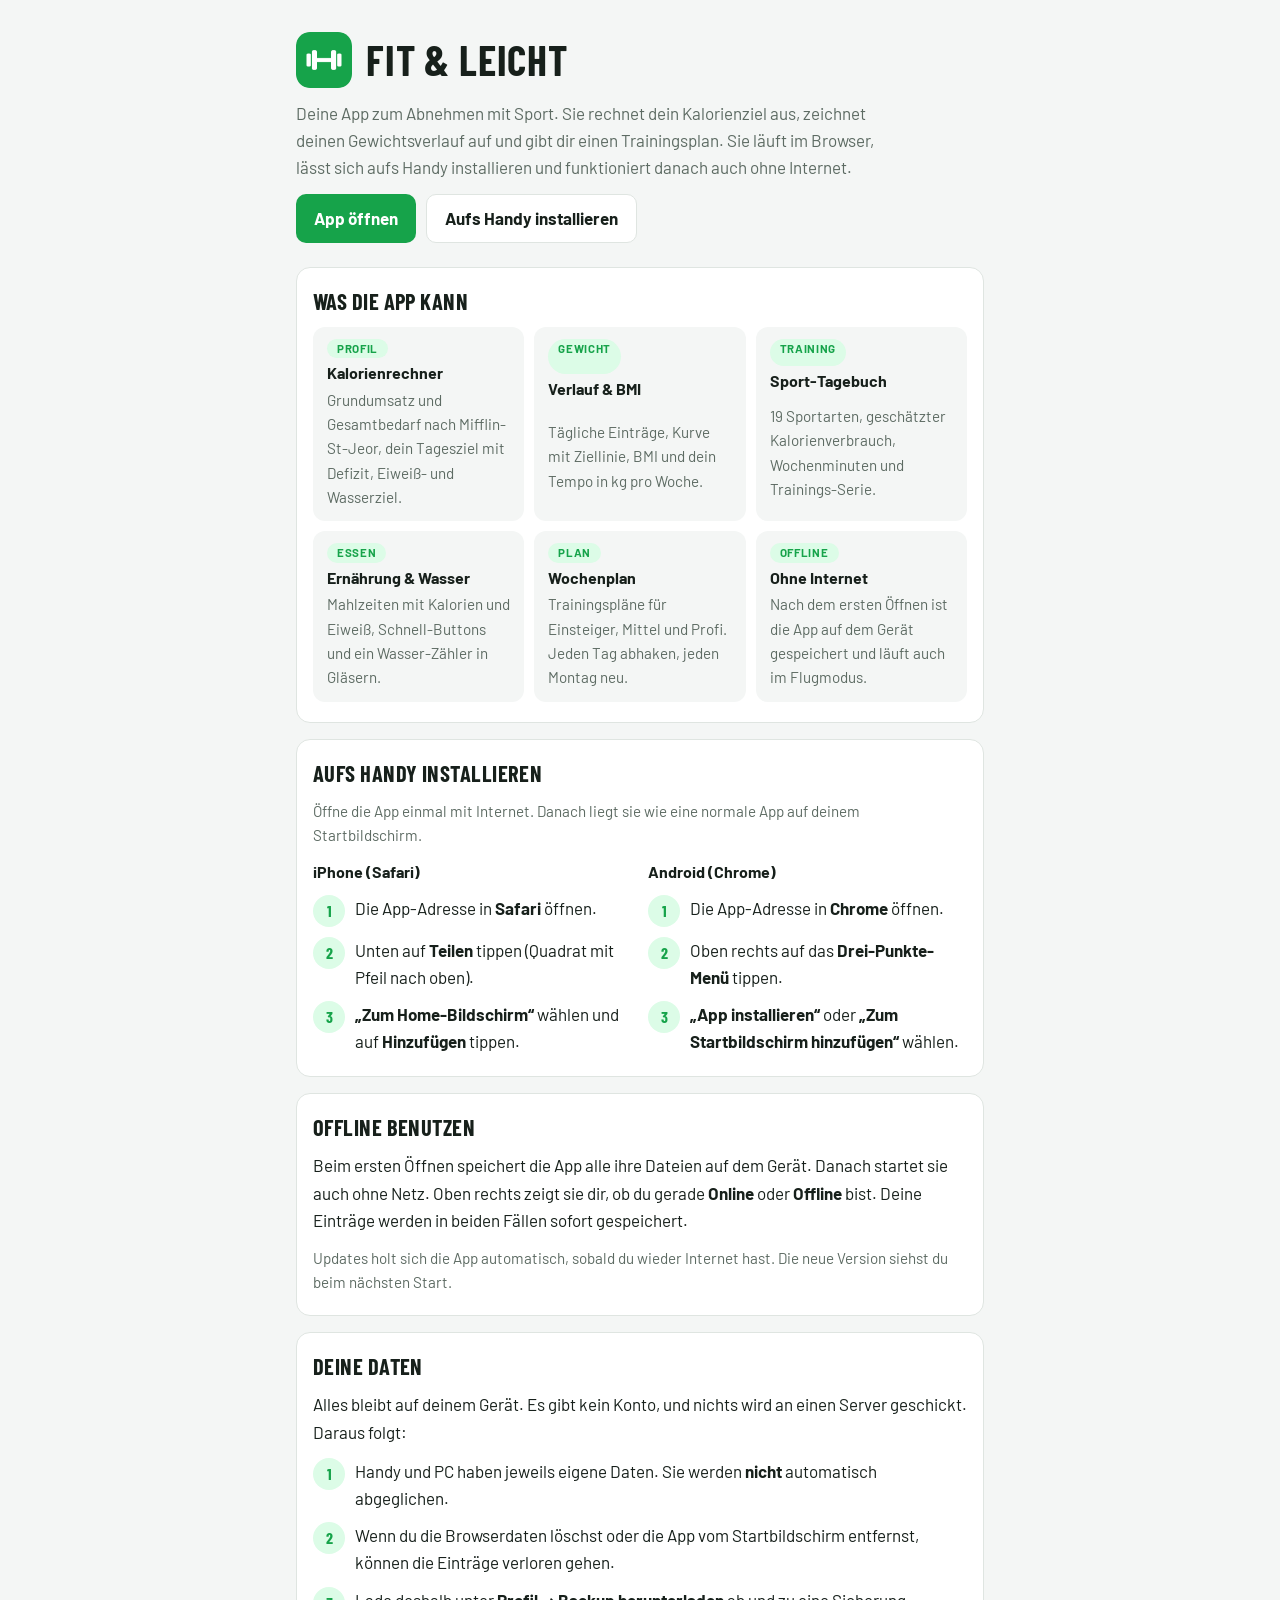
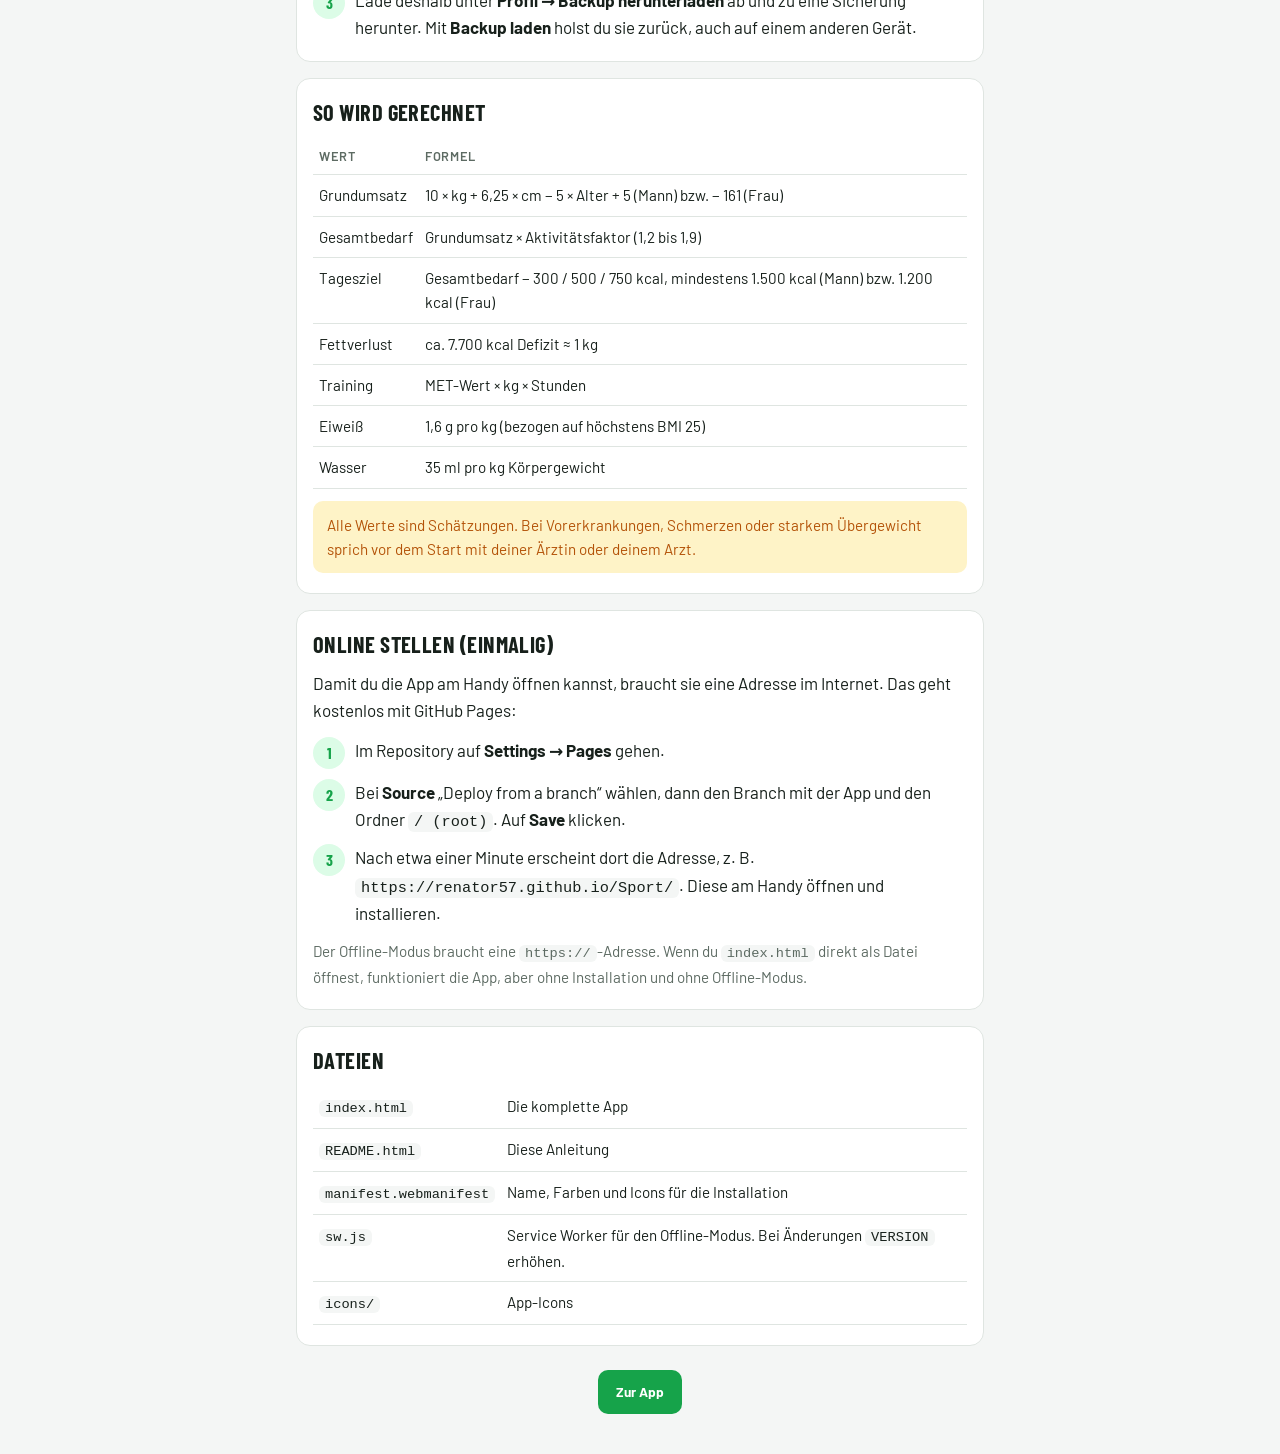
==== README.html @ ca023e9f "Offline-App (PWA), Erinnerungen und Anleitung als HTML - Installierbar aufs Handy (Manifest, Icons) " ====
<!doctype html>
<html lang="de">
<head>
<meta charset="utf-8">
<meta name="viewport" content="width=device-width, initial-scale=1, viewport-fit=cover">
<meta name="theme-color" content="#16a34a">
<link rel="icon" href="icons/icon-192.png" type="image/png">
<link rel="apple-touch-icon" href="icons/apple-touch-icon.png">
<title>Fit &amp; Leicht – Anleitung</title>
<link rel="preconnect" href="https://fonts.googleapis.com">
<link rel="preconnect" href="https://fonts.gstatic.com" crossorigin>
<link rel="stylesheet" href="https://fonts.googleapis.com/css2?family=Barlow:wght@400;500;600;700&family=Barlow+Condensed:wght@600;700&display=swap">
<style>
  /* Gleiche Tokens wie die App: helles Grün auf ruhigem Grau, Condensed-Überschriften wie auf einer Anzeigetafel */
  :root {
    color-scheme: light;
    --bg: #f4f6f5;
    --card: #ffffff;
    --text: #17201b;
    --muted: #5d6b63;
    --line: #dfe5e1;
    --accent: #16a34a;
    --accent-soft: #dcfce7;
    --accent-text: #ffffff;
    --warn: #b45309;
    --warn-soft: #fef3c7;
    --font-body: "Barlow", system-ui, -apple-system, "Segoe UI", Roboto, sans-serif;
    --font-display: "Barlow Condensed", "Arial Narrow", system-ui, sans-serif;
  }
  @media (prefers-color-scheme: dark) {
    :root:not([data-theme="light"]) {
      --bg: #0f1412;
      --card: #18201c;
      --text: #e8efea;
      --muted: #94a39a;
      --line: #2a3530;
      --accent: #22c55e;
      --accent-soft: #14361f;
      --accent-text: #06210f;
      --warn: #fbbf24;
      --warn-soft: #3a2c0a;
      color-scheme: dark;
    }
  }
  :root[data-theme="dark"] {
    --bg: #0f1412;
    --card: #18201c;
    --text: #e8efea;
    --muted: #94a39a;
    --line: #2a3530;
    --accent: #22c55e;
    --accent-soft: #14361f;
    --accent-text: #06210f;
    --warn: #fbbf24;
    --warn-soft: #3a2c0a;
    color-scheme: dark;
  }
  * { box-sizing: border-box; }
  html { -webkit-text-size-adjust: 100%; }
  body {
    margin: 0;
    background: var(--bg);
    color: var(--text);
    font: 17px/1.6 var(--font-body);
  }
  .wrap { max-width: 720px; margin: 0 auto; padding: 32px 16px 48px; display: grid; gap: 16px; }
  h1, h2 { font-family: var(--font-display); text-transform: uppercase; letter-spacing: .02em; text-wrap: balance; margin: 0; }
  h1 { font-size: 2.6rem; line-height: 1; }
  h2 { font-size: 1.4rem; line-height: 1.2; }
  h3 { margin: 0; font-size: 1rem; }
  p { margin: 0; }
  .lead { color: var(--muted); max-width: 60ch; }
  .hero { display: grid; gap: 12px; padding-bottom: 8px; }
  .hero-top { display: flex; align-items: center; gap: 14px; }
  .hero-top img { width: 56px; height: 56px; border-radius: 14px; }
  .actions { display: flex; gap: 10px; flex-wrap: wrap; }
  .btn {
    display: inline-flex; align-items: center; min-height: 44px; padding: 10px 18px;
    border-radius: 10px; font-weight: 700; text-decoration: none;
    background: var(--accent); color: var(--accent-text);
  }
  .btn.secondary { background: var(--card); color: var(--text); border: 1px solid var(--line); }
  .btn:focus-visible { outline: 2px solid var(--accent); outline-offset: 2px; }
  section.card {
    background: var(--card); border: 1px solid var(--line); border-radius: 14px;
    padding: 20px 16px; display: grid; gap: 12px;
  }
  .features { display: grid; gap: 10px; grid-template-columns: repeat(auto-fit, minmax(200px, 1fr)); }
  .feature { background: var(--bg); border-radius: 12px; padding: 12px 14px; display: grid; gap: 2px; min-width: 0; }
  .feature p { color: var(--muted); font-size: .95rem; }
  .tag {
    font: 700 .72rem/1 var(--font-body); text-transform: uppercase; letter-spacing: .06em;
    color: var(--accent); background: var(--accent-soft); border-radius: 99px; padding: 4px 10px; justify-self: start;
  }
  ol.steps { margin: 0; padding: 0; list-style: none; counter-reset: s; display: grid; gap: 10px; }
  ol.steps li { counter-increment: s; display: grid; grid-template-columns: 32px 1fr; gap: 10px; align-items: start; }
  ol.steps li::before {
    content: counter(s); width: 32px; height: 32px; border-radius: 50%;
    display: grid; place-items: center; font: 700 1rem/1 var(--font-display);
    background: var(--accent-soft); color: var(--accent);
  }
  .platforms { display: grid; gap: 16px; grid-template-columns: repeat(auto-fit, minmax(260px, 1fr)); }
  .platforms > div { display: grid; gap: 10px; min-width: 0; }
  table { width: 100%; border-collapse: collapse; font-size: .95rem; }
  th, td { text-align: left; padding: 8px 6px; border-bottom: 1px solid var(--line); vertical-align: top; }
  th { color: var(--muted); font-weight: 600; font-size: .8rem; text-transform: uppercase; letter-spacing: .05em; }
  td.num { font-variant-numeric: tabular-nums; white-space: nowrap; }
  .table-wrap { overflow-x: auto; }
  td:first-child code { white-space: nowrap; }
  code { font-family: ui-monospace, SFMono-Regular, Menlo, monospace; font-size: .9em; background: var(--bg); padding: 1px 6px; border-radius: 6px; overflow-wrap: anywhere; }
  .note { background: var(--warn-soft); color: var(--warn); border-radius: 10px; padding: 12px 14px; font-size: .95rem; }
  .muted { color: var(--muted); font-size: .95rem; }
  footer { color: var(--muted); font-size: .85rem; text-align: center; padding-top: 8px; }
</style>
</head>
<body>
<div class="wrap">

  <header class="hero">
    <div class="hero-top">
      <img src="icons/icon-192.png" alt="">
      <h1>Fit &amp; Leicht</h1>
    </div>
    <p class="lead">Deine App zum Abnehmen mit Sport. Sie rechnet dein Kalorienziel aus, zeichnet deinen Gewichtsverlauf auf und gibt dir einen Trainingsplan. Sie läuft im Browser, lässt sich aufs Handy installieren und funktioniert danach auch ohne Internet.</p>
    <div class="actions">
      <a class="btn" href="index.html">App öffnen</a>
      <a class="btn secondary" href="#installieren">Aufs Handy installieren</a>
    </div>
  </header>

  <section class="card">
    <h2>Was die App kann</h2>
    <div class="features">
      <div class="feature">
        <span class="tag">Profil</span>
        <h3>Kalorienrechner</h3>
        <p>Grundumsatz und Gesamtbedarf nach Mifflin-St-Jeor, dein Tagesziel mit Defizit, Eiweiß- und Wasserziel.</p>
      </div>
      <div class="feature">
        <span class="tag">Gewicht</span>
        <h3>Verlauf &amp; BMI</h3>
        <p>Tägliche Einträge, Kurve mit Ziellinie, BMI und dein Tempo in kg pro Woche.</p>
      </div>
      <div class="feature">
        <span class="tag">Training</span>
        <h3>Sport-Tagebuch</h3>
        <p>19 Sportarten, geschätzter Kalorienverbrauch, Wochenminuten und Trainings-Serie.</p>
      </div>
      <div class="feature">
        <span class="tag">Essen</span>
        <h3>Ernährung &amp; Wasser</h3>
        <p>Mahlzeiten mit Kalorien und Eiweiß, Schnell-Buttons und ein Wasser-Zähler in Gläsern.</p>
      </div>
      <div class="feature">
        <span class="tag">Plan</span>
        <h3>Wochenplan</h3>
        <p>Trainingspläne für Einsteiger, Mittel und Profi. Jeden Tag abhaken, jeden Montag neu.</p>
      </div>
      <div class="feature">
        <span class="tag">Offline</span>
        <h3>Ohne Internet</h3>
        <p>Nach dem ersten Öffnen ist die App auf dem Gerät gespeichert und läuft auch im Flugmodus.</p>
      </div>
    </div>
  </section>

  <section class="card" id="installieren">
    <h2>Aufs Handy installieren</h2>
    <p class="muted">Öffne die App einmal mit Internet. Danach liegt sie wie eine normale App auf deinem Startbildschirm.</p>
    <div class="platforms">
      <div>
        <h3>iPhone (Safari)</h3>
        <ol class="steps">
          <li><span>Die App-Adresse in <strong>Safari</strong> öffnen.</span></li>
          <li><span>Unten auf <strong>Teilen</strong> tippen (Quadrat mit Pfeil nach oben).</span></li>
          <li><span><strong>„Zum Home-Bildschirm“</strong> wählen und auf <strong>Hinzufügen</strong> tippen.</span></li>
        </ol>
      </div>
      <div>
        <h3>Android (Chrome)</h3>
        <ol class="steps">
          <li><span>Die App-Adresse in <strong>Chrome</strong> öffnen.</span></li>
          <li><span>Oben rechts auf das <strong>Drei-Punkte-Menü</strong> tippen.</span></li>
          <li><span><strong>„App installieren“</strong> oder <strong>„Zum Startbildschirm hinzufügen“</strong> wählen.</span></li>
        </ol>
      </div>
    </div>
  </section>

  <section class="card">
    <h2>Offline benutzen</h2>
    <p>Beim ersten Öffnen speichert die App alle ihre Dateien auf dem Gerät. Danach startet sie auch ohne Netz. Oben rechts zeigt sie dir, ob du gerade <strong>Online</strong> oder <strong>Offline</strong> bist. Deine Einträge werden in beiden Fällen sofort gespeichert.</p>
    <p class="muted">Updates holt sich die App automatisch, sobald du wieder Internet hast. Die neue Version siehst du beim nächsten Start.</p>
  </section>

  <section class="card">
    <h2>Deine Daten</h2>
    <p>Alles bleibt auf deinem Gerät. Es gibt kein Konto, und nichts wird an einen Server geschickt. Daraus folgt:</p>
    <ol class="steps">
      <li><span>Handy und PC haben jeweils eigene Daten. Sie werden <strong>nicht</strong> automatisch abgeglichen.</span></li>
      <li><span>Wenn du die Browserdaten löschst oder die App vom Startbildschirm entfernst, können die Einträge verloren gehen.</span></li>
      <li><span>Lade deshalb unter <strong>Profil → Backup herunterladen</strong> ab und zu eine Sicherung herunter. Mit <strong>Backup laden</strong> holst du sie zurück, auch auf einem anderen Gerät.</span></li>
    </ol>
  </section>

  <section class="card">
    <h2>So wird gerechnet</h2>
    <div class="table-wrap">
      <table>
        <thead><tr><th>Wert</th><th>Formel</th></tr></thead>
        <tbody>
          <tr><td>Grundumsatz</td><td>10 × kg + 6,25 × cm − 5 × Alter + 5 (Mann) bzw. − 161 (Frau)</td></tr>
          <tr><td>Gesamtbedarf</td><td>Grundumsatz × Aktivitätsfaktor (1,2 bis 1,9)</td></tr>
          <tr><td>Tagesziel</td><td>Gesamtbedarf − 300 / 500 / 750 kcal, mindestens 1.500 kcal (Mann) bzw. 1.200 kcal (Frau)</td></tr>
          <tr><td>Fett­verlust</td><td>ca. 7.700 kcal Defizit ≈ 1 kg</td></tr>
          <tr><td>Training</td><td>MET-Wert × kg × Stunden</td></tr>
          <tr><td>Eiweiß</td><td>1,6 g pro kg (bezogen auf höchstens BMI 25)</td></tr>
          <tr><td>Wasser</td><td>35 ml pro kg Körpergewicht</td></tr>
        </tbody>
      </table>
    </div>
    <p class="note">Alle Werte sind Schätzungen. Bei Vorerkrankungen, Schmerzen oder starkem Übergewicht sprich vor dem Start mit deiner Ärztin oder deinem Arzt.</p>
  </section>

  <section class="card">
    <h2>Online stellen (einmalig)</h2>
    <p>Damit du die App am Handy öffnen kannst, braucht sie eine Adresse im Internet. Das geht kostenlos mit GitHub Pages:</p>
    <ol class="steps">
      <li><span>Im Repository auf <strong>Settings → Pages</strong> gehen.</span></li>
      <li><span>Bei <strong>Source</strong> „Deploy from a branch“ wählen, dann den Branch mit der App und den Ordner <code>/ (root)</code>. Auf <strong>Save</strong> klicken.</span></li>
      <li><span>Nach etwa einer Minute erscheint dort die Adresse, z. B. <code>https://renator57.github.io/Sport/</code>. Diese am Handy öffnen und installieren.</span></li>
    </ol>
    <p class="muted">Der Offline-Modus braucht eine <code>https://</code>-Adresse. Wenn du <code>index.html</code> direkt als Datei öffnest, funktioniert die App, aber ohne Installation und ohne Offline-Modus.</p>
  </section>

  <section class="card">
    <h2>Dateien</h2>
    <div class="table-wrap">
      <table>
        <tbody>
          <tr><td><code>index.html</code></td><td>Die komplette App</td></tr>
          <tr><td><code>README.html</code></td><td>Diese Anleitung</td></tr>
          <tr><td><code>manifest.webmanifest</code></td><td>Name, Farben und Icons für die Installation</td></tr>
          <tr><td><code>sw.js</code></td><td>Service Worker für den Offline-Modus. Bei Änderungen <code>VERSION</code> erhöhen.</td></tr>
          <tr><td><code>icons/</code></td><td>App-Icons</td></tr>
        </tbody>
      </table>
    </div>
  </section>

  <footer>
    <a class="btn" href="index.html">Zur App</a>
  </footer>

</div>
</body>
</html>
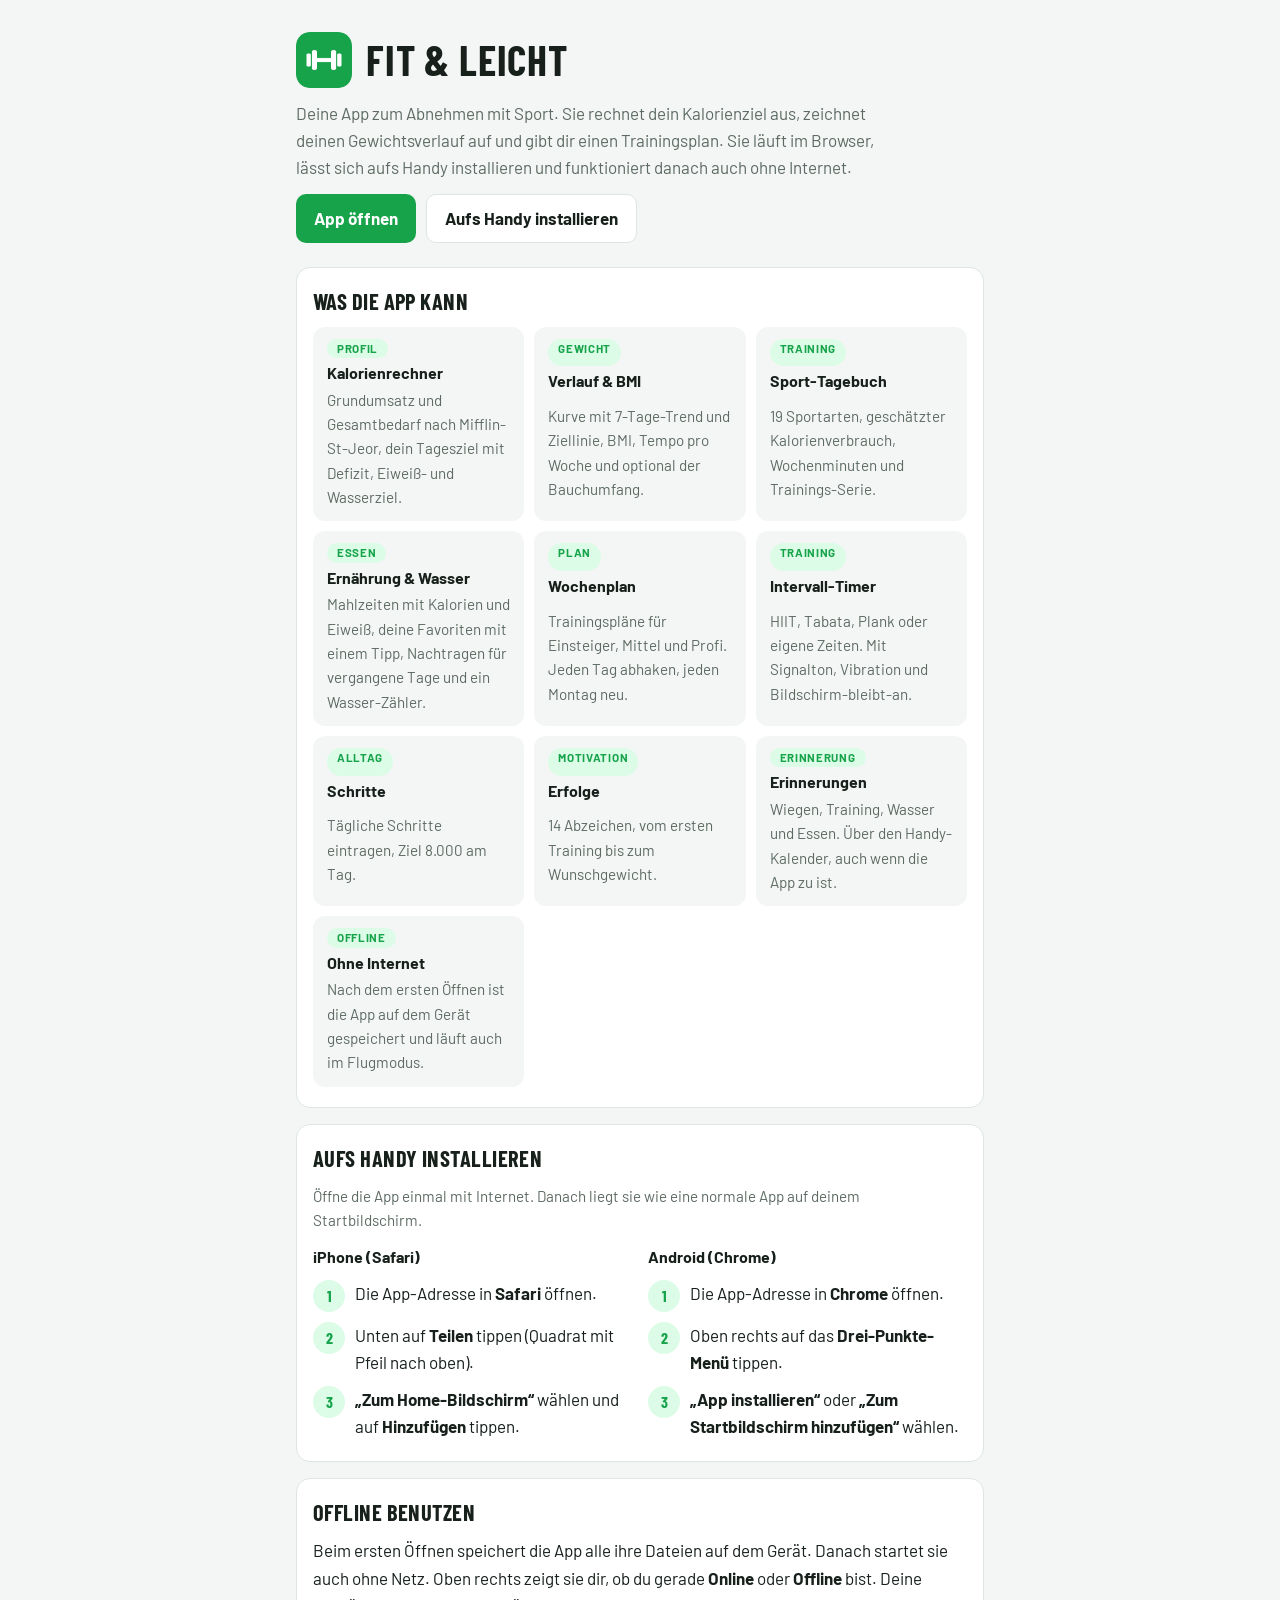
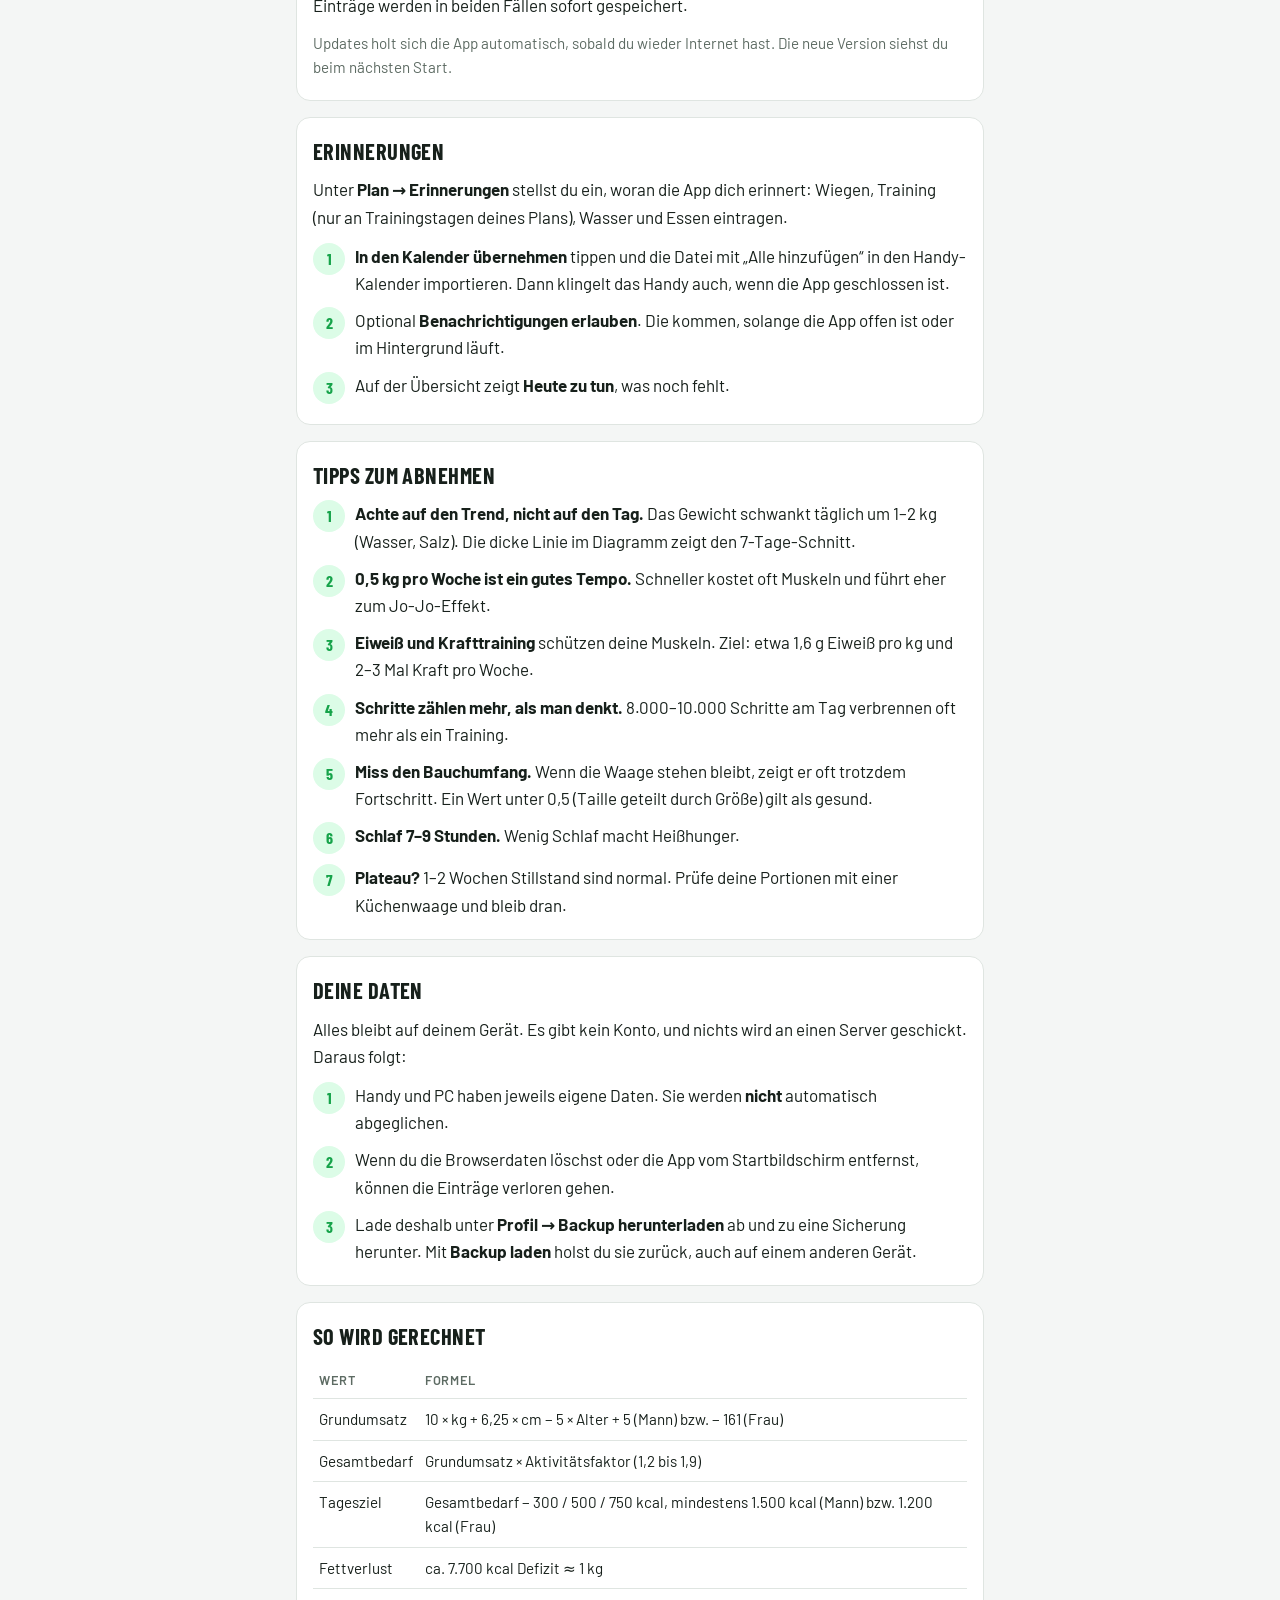
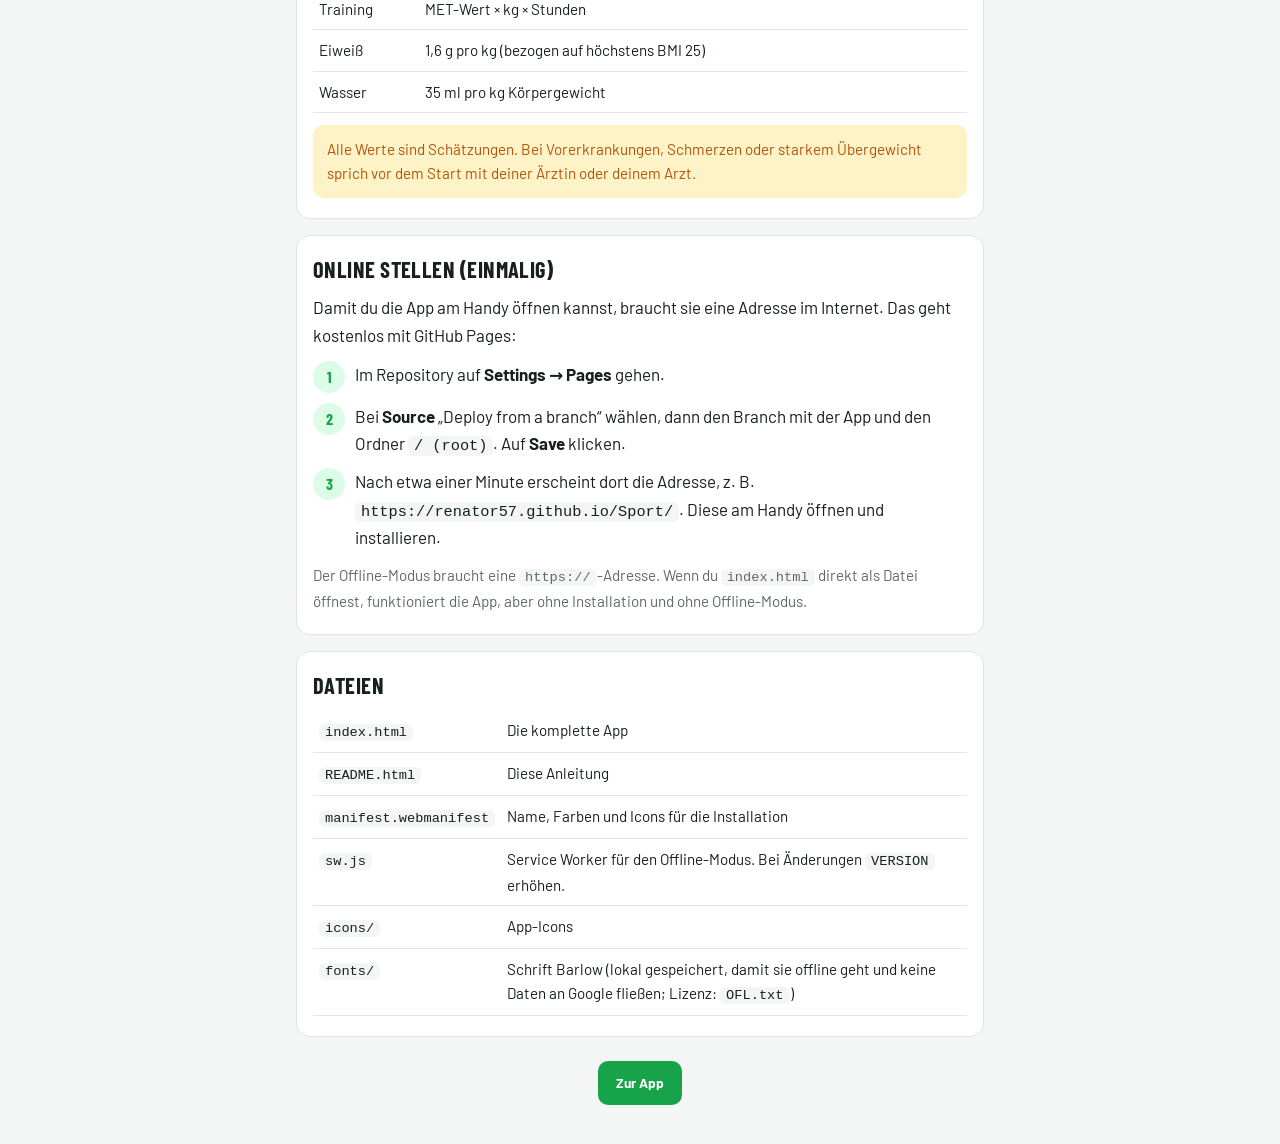
==== commit cb08de12: "Optimierungen und neue Funktionen: Timer, Schritte, Erfolge, Trend Optimiert: - Schrift Barlow lokal" ====
--- a/README.html
+++ b/README.html
@@ -7,10 +7,11 @@
 <link rel="icon" href="icons/icon-192.png" type="image/png">
 <link rel="apple-touch-icon" href="icons/apple-touch-icon.png">
 <title>Fit &amp; Leicht – Anleitung</title>
-<link rel="preconnect" href="https://fonts.googleapis.com">
-<link rel="preconnect" href="https://fonts.gstatic.com" crossorigin>
-<link rel="stylesheet" href="https://fonts.googleapis.com/css2?family=Barlow:wght@400;500;600;700&family=Barlow+Condensed:wght@600;700&display=swap">
 <style>
+  @font-face { font-family: "Barlow"; font-style: normal; font-weight: 400; font-display: swap; src: url("fonts/barlow-400.woff2") format("woff2"); unicode-range: U+0000-00FF, U+0131, U+0152-0153, U+02BB-02BC, U+02C6, U+02DA, U+02DC, U+0304, U+0308, U+0329, U+2000-206F, U+20AC, U+2122, U+2191, U+2193, U+2212, U+2215, U+FEFF, U+FFFD; }
+  @font-face { font-family: "Barlow"; font-style: normal; font-weight: 600; font-display: swap; src: url("fonts/barlow-600.woff2") format("woff2"); unicode-range: U+0000-00FF, U+0131, U+0152-0153, U+02BB-02BC, U+02C6, U+02DA, U+02DC, U+0304, U+0308, U+0329, U+2000-206F, U+20AC, U+2122, U+2191, U+2193, U+2212, U+2215, U+FEFF, U+FFFD; }
+  @font-face { font-family: "Barlow"; font-style: normal; font-weight: 700; font-display: swap; src: url("fonts/barlow-700.woff2") format("woff2"); unicode-range: U+0000-00FF, U+0131, U+0152-0153, U+02BB-02BC, U+02C6, U+02DA, U+02DC, U+0304, U+0308, U+0329, U+2000-206F, U+20AC, U+2122, U+2191, U+2193, U+2212, U+2215, U+FEFF, U+FFFD; }
+  @font-face { font-family: "Barlow Condensed"; font-style: normal; font-weight: 700; font-display: swap; src: url("fonts/barlow-condensed-700.woff2") format("woff2"); unicode-range: U+0000-00FF, U+0131, U+0152-0153, U+02BB-02BC, U+02C6, U+02DA, U+02DC, U+0304, U+0308, U+0329, U+2000-206F, U+20AC, U+2122, U+2191, U+2193, U+2212, U+2215, U+FEFF, U+FFFD; }
   /* Gleiche Tokens wie die App: helles Grün auf ruhigem Grau, Condensed-Überschriften wie auf einer Anzeigetafel */
   :root {
     color-scheme: light;
@@ -139,7 +140,7 @@
       <div class="feature">
         <span class="tag">Gewicht</span>
         <h3>Verlauf &amp; BMI</h3>
-        <p>Tägliche Einträge, Kurve mit Ziellinie, BMI und dein Tempo in kg pro Woche.</p>
+        <p>Kurve mit 7-Tage-Trend und Ziellinie, BMI, Tempo pro Woche und optional der Bauchumfang.</p>
       </div>
       <div class="feature">
         <span class="tag">Training</span>
@@ -149,12 +150,32 @@
       <div class="feature">
         <span class="tag">Essen</span>
         <h3>Ernährung &amp; Wasser</h3>
-        <p>Mahlzeiten mit Kalorien und Eiweiß, Schnell-Buttons und ein Wasser-Zähler in Gläsern.</p>
+        <p>Mahlzeiten mit Kalorien und Eiweiß, deine Favoriten mit einem Tipp, Nachtragen für vergangene Tage und ein Wasser-Zähler.</p>
       </div>
       <div class="feature">
         <span class="tag">Plan</span>
         <h3>Wochenplan</h3>
         <p>Trainingspläne für Einsteiger, Mittel und Profi. Jeden Tag abhaken, jeden Montag neu.</p>
+      </div>
+      <div class="feature">
+        <span class="tag">Training</span>
+        <h3>Intervall-Timer</h3>
+        <p>HIIT, Tabata, Plank oder eigene Zeiten. Mit Signalton, Vibration und Bildschirm-bleibt-an.</p>
+      </div>
+      <div class="feature">
+        <span class="tag">Alltag</span>
+        <h3>Schritte</h3>
+        <p>Tägliche Schritte eintragen, Ziel 8.000 am Tag.</p>
+      </div>
+      <div class="feature">
+        <span class="tag">Motivation</span>
+        <h3>Erfolge</h3>
+        <p>14 Abzeichen, vom ersten Training bis zum Wunschgewicht.</p>
+      </div>
+      <div class="feature">
+        <span class="tag">Erinnerung</span>
+        <h3>Erinnerungen</h3>
+        <p>Wiegen, Training, Wasser und Essen. Über den Handy-Kalender, auch wenn die App zu ist.</p>
       </div>
       <div class="feature">
         <span class="tag">Offline</span>
@@ -191,6 +212,29 @@
     <h2>Offline benutzen</h2>
     <p>Beim ersten Öffnen speichert die App alle ihre Dateien auf dem Gerät. Danach startet sie auch ohne Netz. Oben rechts zeigt sie dir, ob du gerade <strong>Online</strong> oder <strong>Offline</strong> bist. Deine Einträge werden in beiden Fällen sofort gespeichert.</p>
     <p class="muted">Updates holt sich die App automatisch, sobald du wieder Internet hast. Die neue Version siehst du beim nächsten Start.</p>
+  </section>
+
+  <section class="card">
+    <h2>Erinnerungen</h2>
+    <p>Unter <strong>Plan → Erinnerungen</strong> stellst du ein, woran die App dich erinnert: Wiegen, Training (nur an Trainingstagen deines Plans), Wasser und Essen eintragen.</p>
+    <ol class="steps">
+      <li><span><strong>In den Kalender übernehmen</strong> tippen und die Datei mit „Alle hinzufügen“ in den Handy-Kalender importieren. Dann klingelt das Handy auch, wenn die App geschlossen ist.</span></li>
+      <li><span>Optional <strong>Benachrichtigungen erlauben</strong>. Die kommen, solange die App offen ist oder im Hintergrund läuft.</span></li>
+      <li><span>Auf der Übersicht zeigt <strong>Heute zu tun</strong>, was noch fehlt.</span></li>
+    </ol>
+  </section>
+
+  <section class="card">
+    <h2>Tipps zum Abnehmen</h2>
+    <ol class="steps">
+      <li><span><strong>Achte auf den Trend, nicht auf den Tag.</strong> Das Gewicht schwankt täglich um 1–2 kg (Wasser, Salz). Die dicke Linie im Diagramm zeigt den 7-Tage-Schnitt.</span></li>
+      <li><span><strong>0,5 kg pro Woche ist ein gutes Tempo.</strong> Schneller kostet oft Muskeln und führt eher zum Jo-Jo-Effekt.</span></li>
+      <li><span><strong>Eiweiß und Krafttraining</strong> schützen deine Muskeln. Ziel: etwa 1,6 g Eiweiß pro kg und 2–3 Mal Kraft pro Woche.</span></li>
+      <li><span><strong>Schritte zählen mehr, als man denkt.</strong> 8.000–10.000 Schritte am Tag verbrennen oft mehr als ein Training.</span></li>
+      <li><span><strong>Miss den Bauchumfang.</strong> Wenn die Waage stehen bleibt, zeigt er oft trotzdem Fortschritt. Ein Wert unter 0,5 (Taille geteilt durch Größe) gilt als gesund.</span></li>
+      <li><span><strong>Schlaf 7–9 Stunden.</strong> Wenig Schlaf macht Heißhunger.</span></li>
+      <li><span><strong>Plateau?</strong> 1–2 Wochen Stillstand sind normal. Prüfe deine Portionen mit einer Küchenwaage und bleib dran.</span></li>
+    </ol>
   </section>
 
   <section class="card">
@@ -243,6 +287,7 @@
           <tr><td><code>manifest.webmanifest</code></td><td>Name, Farben und Icons für die Installation</td></tr>
           <tr><td><code>sw.js</code></td><td>Service Worker für den Offline-Modus. Bei Änderungen <code>VERSION</code> erhöhen.</td></tr>
           <tr><td><code>icons/</code></td><td>App-Icons</td></tr>
+          <tr><td><code>fonts/</code></td><td>Schrift Barlow (lokal gespeichert, damit sie offline geht und keine Daten an Google fließen; Lizenz: <code>OFL.txt</code>)</td></tr>
         </tbody>
       </table>
     </div>
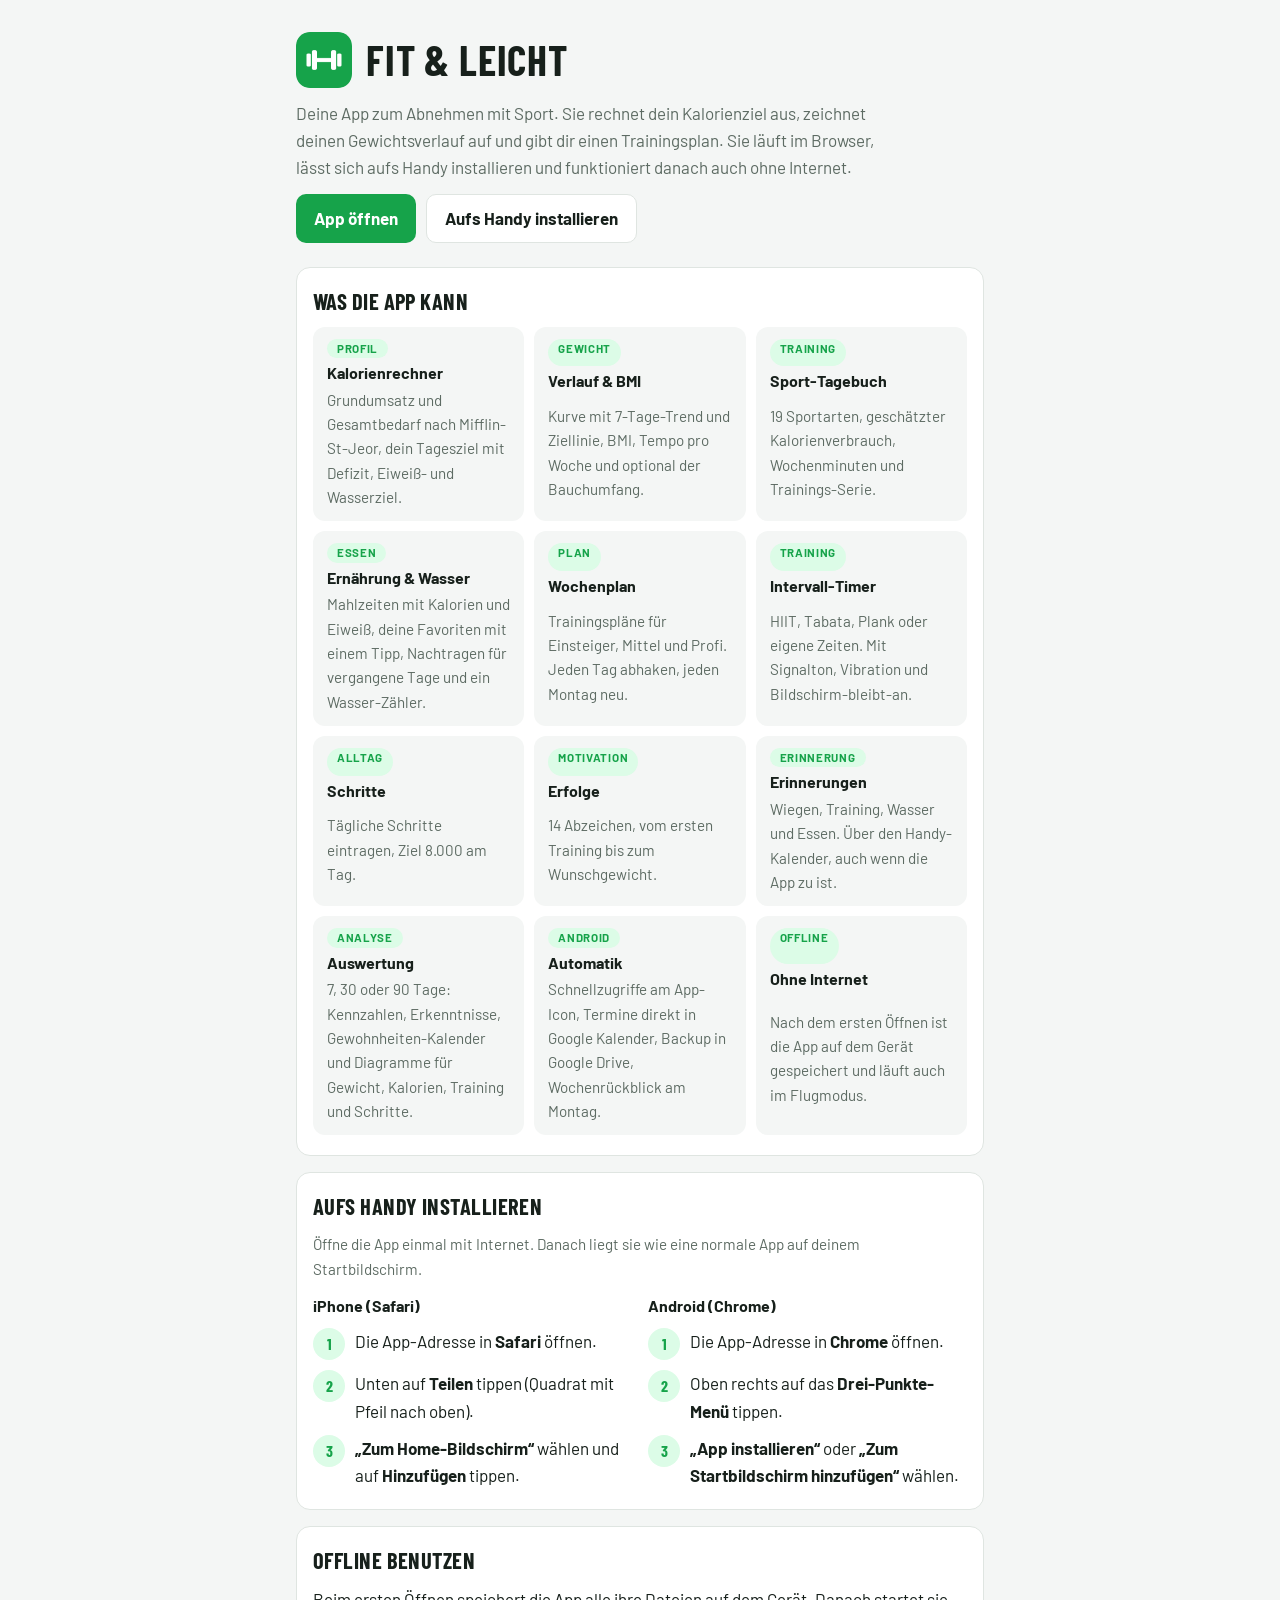
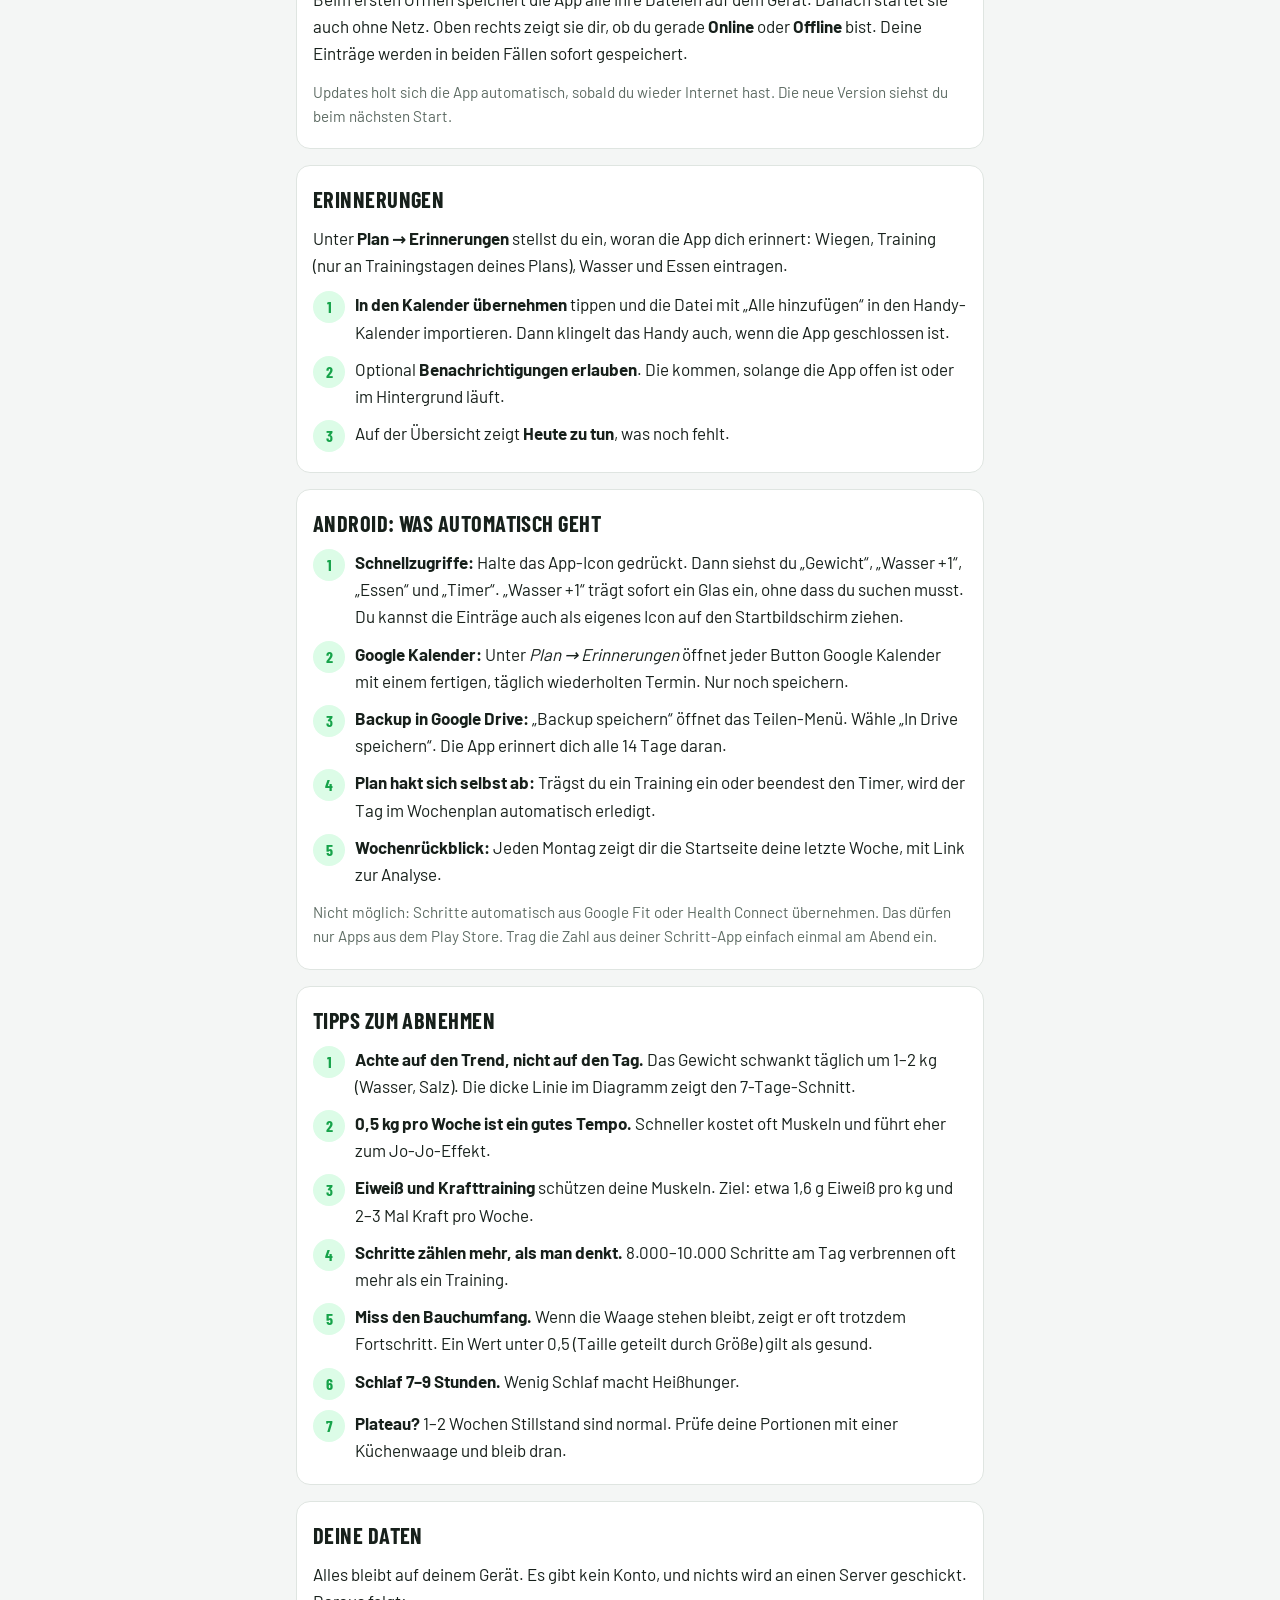
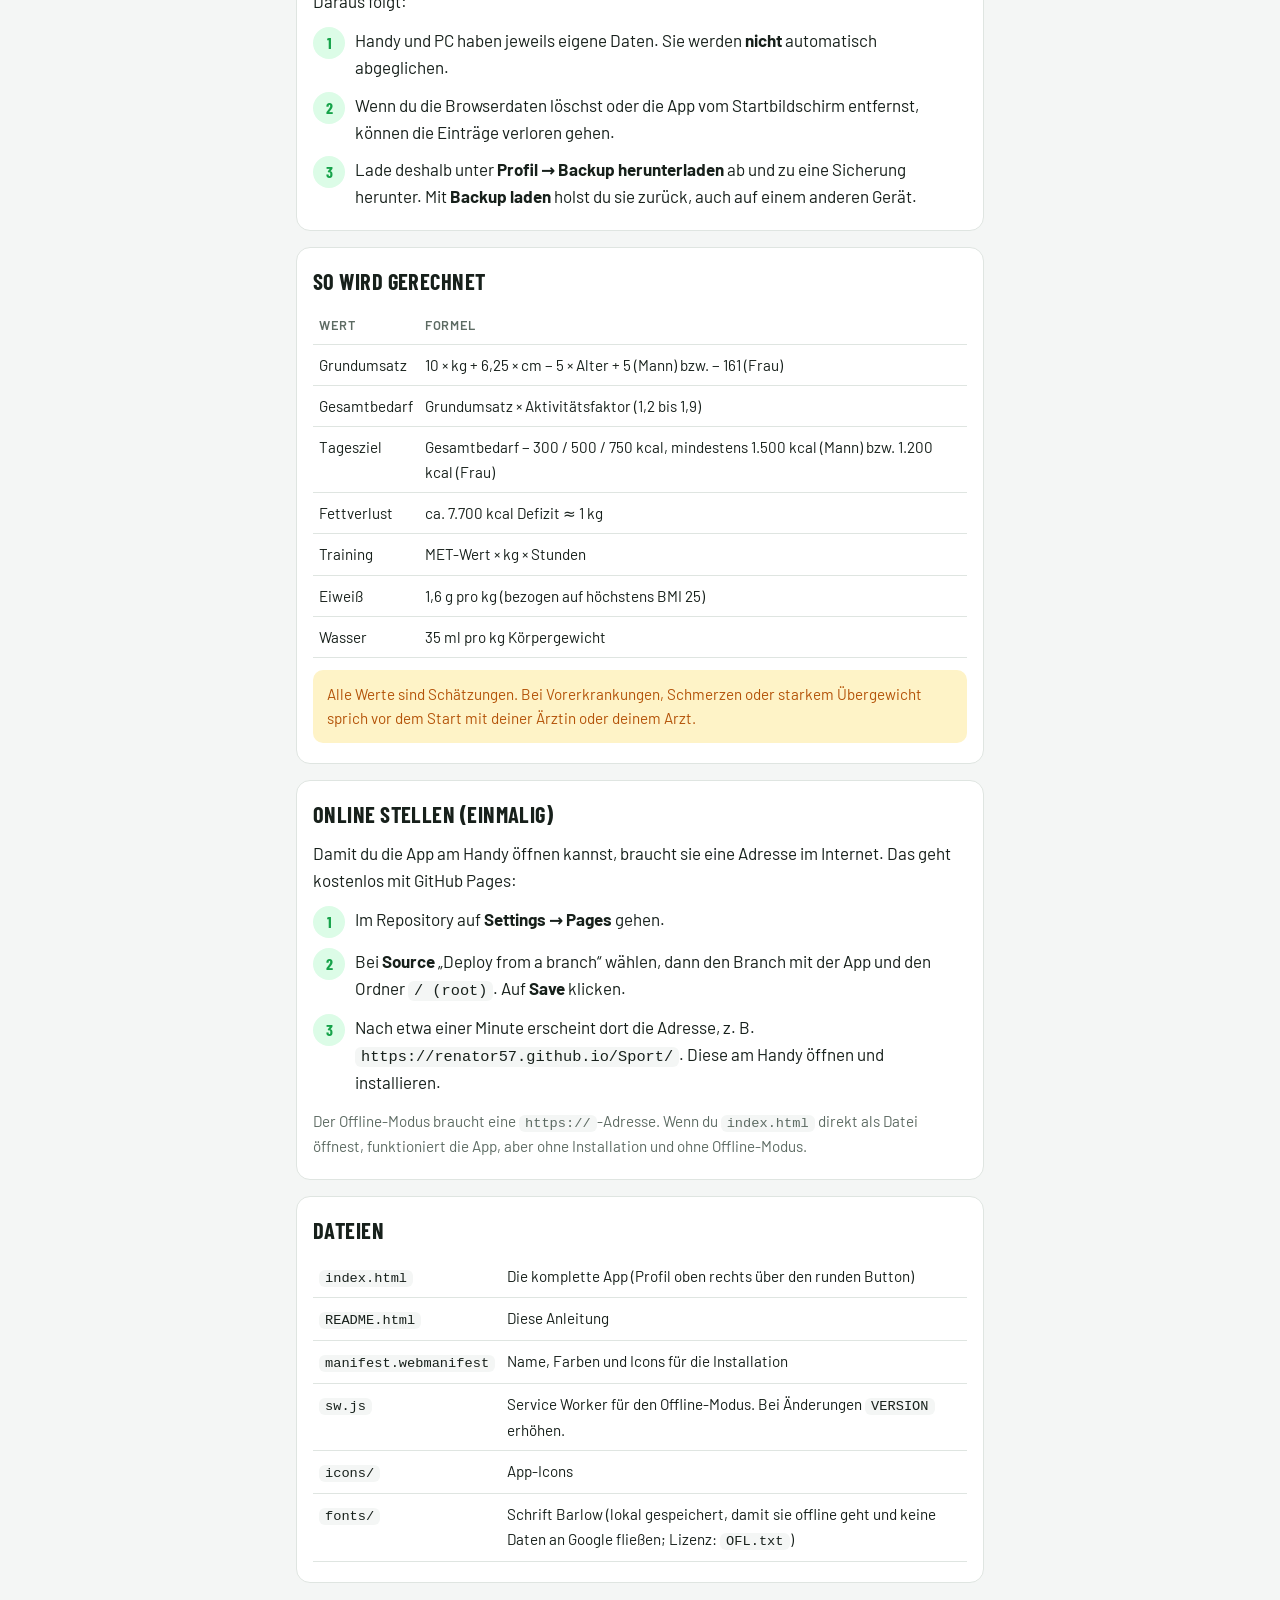
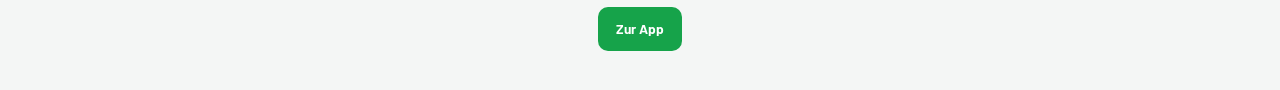
==== commit 5b9c05f8: "Analyse, neues Design und Android-Automatik Analyse (neuer Tab): - Zeitraum 7/30/90 Tage, Kennzahlen" ====
--- a/README.html
+++ b/README.html
@@ -178,6 +178,16 @@
         <p>Wiegen, Training, Wasser und Essen. Über den Handy-Kalender, auch wenn die App zu ist.</p>
       </div>
       <div class="feature">
+        <span class="tag">Analyse</span>
+        <h3>Auswertung</h3>
+        <p>7, 30 oder 90 Tage: Kennzahlen, Erkenntnisse, Gewohnheiten-Kalender und Diagramme für Gewicht, Kalorien, Training und Schritte.</p>
+      </div>
+      <div class="feature">
+        <span class="tag">Android</span>
+        <h3>Automatik</h3>
+        <p>Schnellzugriffe am App-Icon, Termine direkt in Google Kalender, Backup in Google Drive, Wochenrückblick am Montag.</p>
+      </div>
+      <div class="feature">
         <span class="tag">Offline</span>
         <h3>Ohne Internet</h3>
         <p>Nach dem ersten Öffnen ist die App auf dem Gerät gespeichert und läuft auch im Flugmodus.</p>
@@ -222,6 +232,18 @@
       <li><span>Optional <strong>Benachrichtigungen erlauben</strong>. Die kommen, solange die App offen ist oder im Hintergrund läuft.</span></li>
       <li><span>Auf der Übersicht zeigt <strong>Heute zu tun</strong>, was noch fehlt.</span></li>
     </ol>
+  </section>
+
+  <section class="card">
+    <h2>Android: was automatisch geht</h2>
+    <ol class="steps">
+      <li><span><strong>Schnellzugriffe:</strong> Halte das App-Icon gedrückt. Dann siehst du „Gewicht“, „Wasser +1“, „Essen“ und „Timer“. „Wasser +1“ trägt sofort ein Glas ein, ohne dass du suchen musst. Du kannst die Einträge auch als eigenes Icon auf den Startbildschirm ziehen.</span></li>
+      <li><span><strong>Google Kalender:</strong> Unter <em>Plan → Erinnerungen</em> öffnet jeder Button Google Kalender mit einem fertigen, täglich wiederholten Termin. Nur noch speichern.</span></li>
+      <li><span><strong>Backup in Google Drive:</strong> „Backup speichern“ öffnet das Teilen-Menü. Wähle „In Drive speichern“. Die App erinnert dich alle 14 Tage daran.</span></li>
+      <li><span><strong>Plan hakt sich selbst ab:</strong> Trägst du ein Training ein oder beendest den Timer, wird der Tag im Wochenplan automatisch erledigt.</span></li>
+      <li><span><strong>Wochenrückblick:</strong> Jeden Montag zeigt dir die Startseite deine letzte Woche, mit Link zur Analyse.</span></li>
+    </ol>
+    <p class="muted">Nicht möglich: Schritte automatisch aus Google Fit oder Health Connect übernehmen. Das dürfen nur Apps aus dem Play Store. Trag die Zahl aus deiner Schritt-App einfach einmal am Abend ein.</p>
   </section>
 
   <section class="card">
@@ -282,7 +304,7 @@
     <div class="table-wrap">
       <table>
         <tbody>
-          <tr><td><code>index.html</code></td><td>Die komplette App</td></tr>
+          <tr><td><code>index.html</code></td><td>Die komplette App (Profil oben rechts über den runden Button)</td></tr>
           <tr><td><code>README.html</code></td><td>Diese Anleitung</td></tr>
           <tr><td><code>manifest.webmanifest</code></td><td>Name, Farben und Icons für die Installation</td></tr>
           <tr><td><code>sw.js</code></td><td>Service Worker für den Offline-Modus. Bei Änderungen <code>VERSION</code> erhöhen.</td></tr>
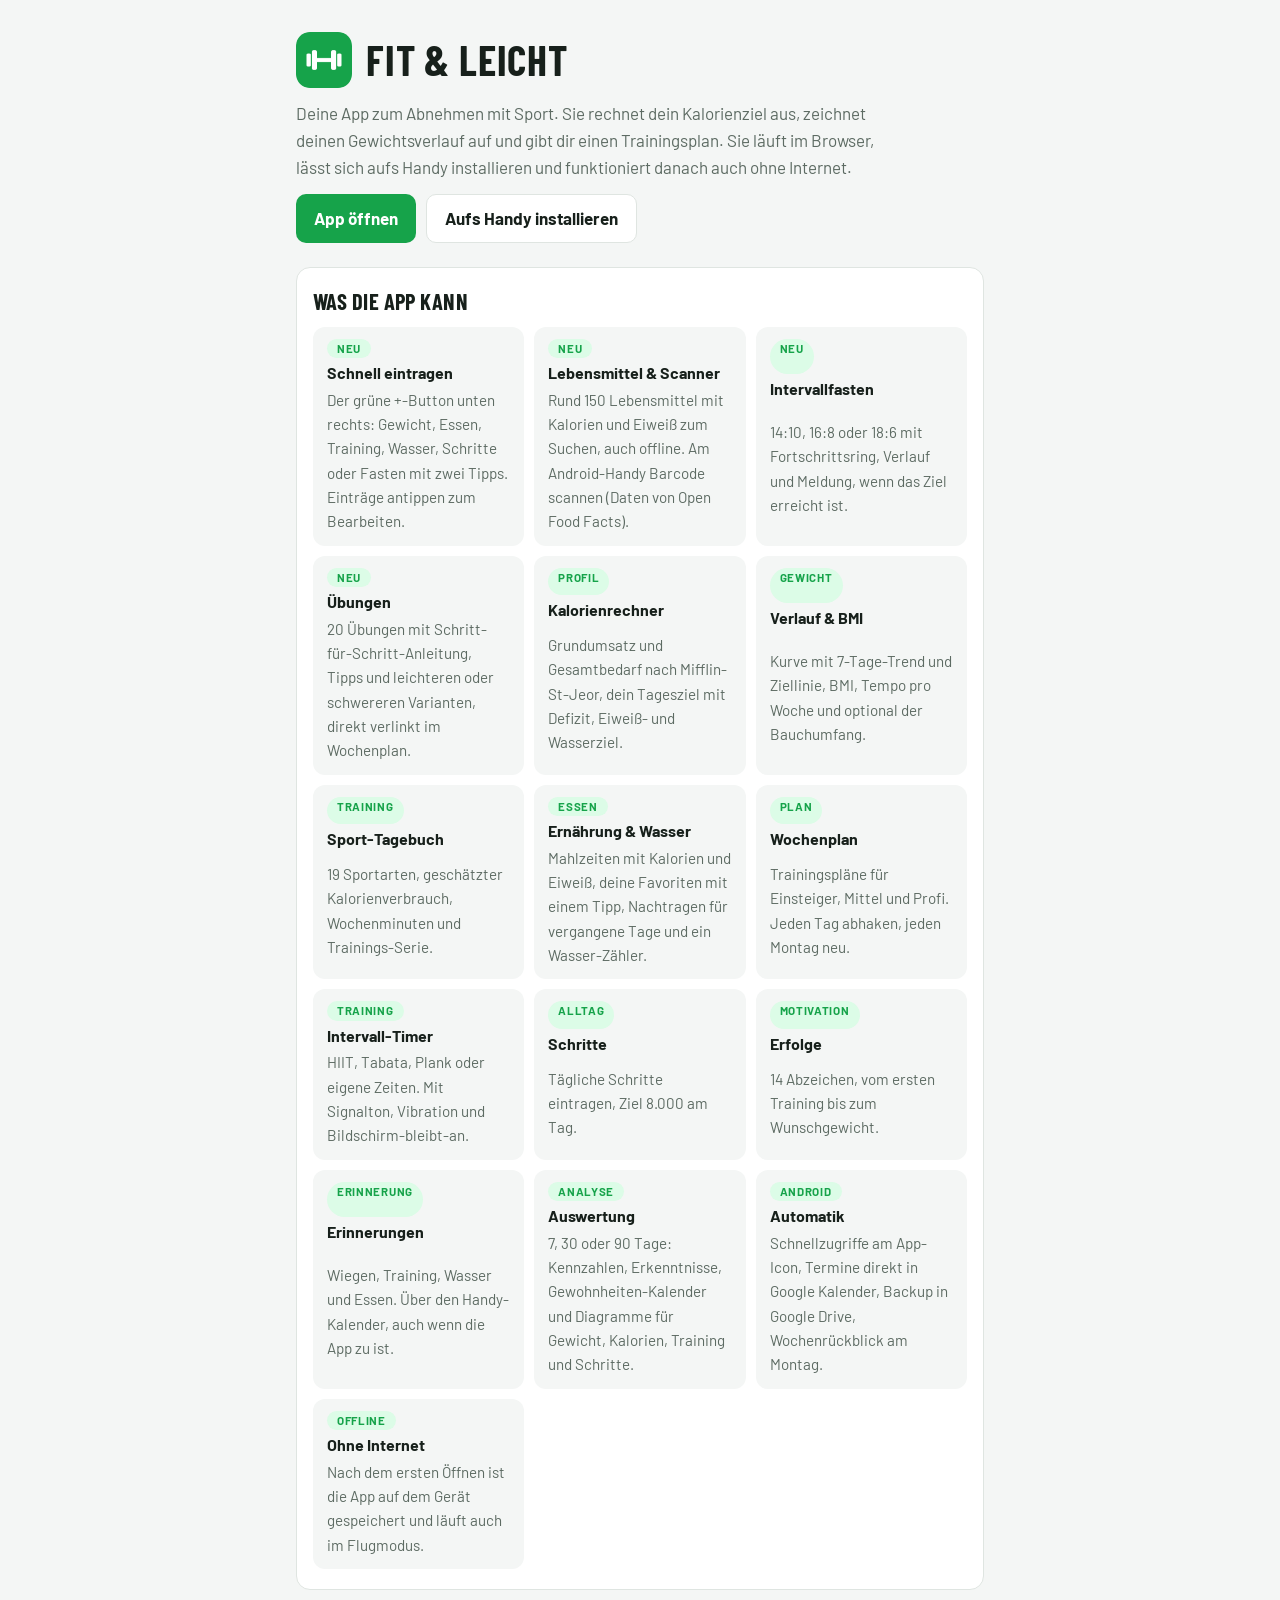
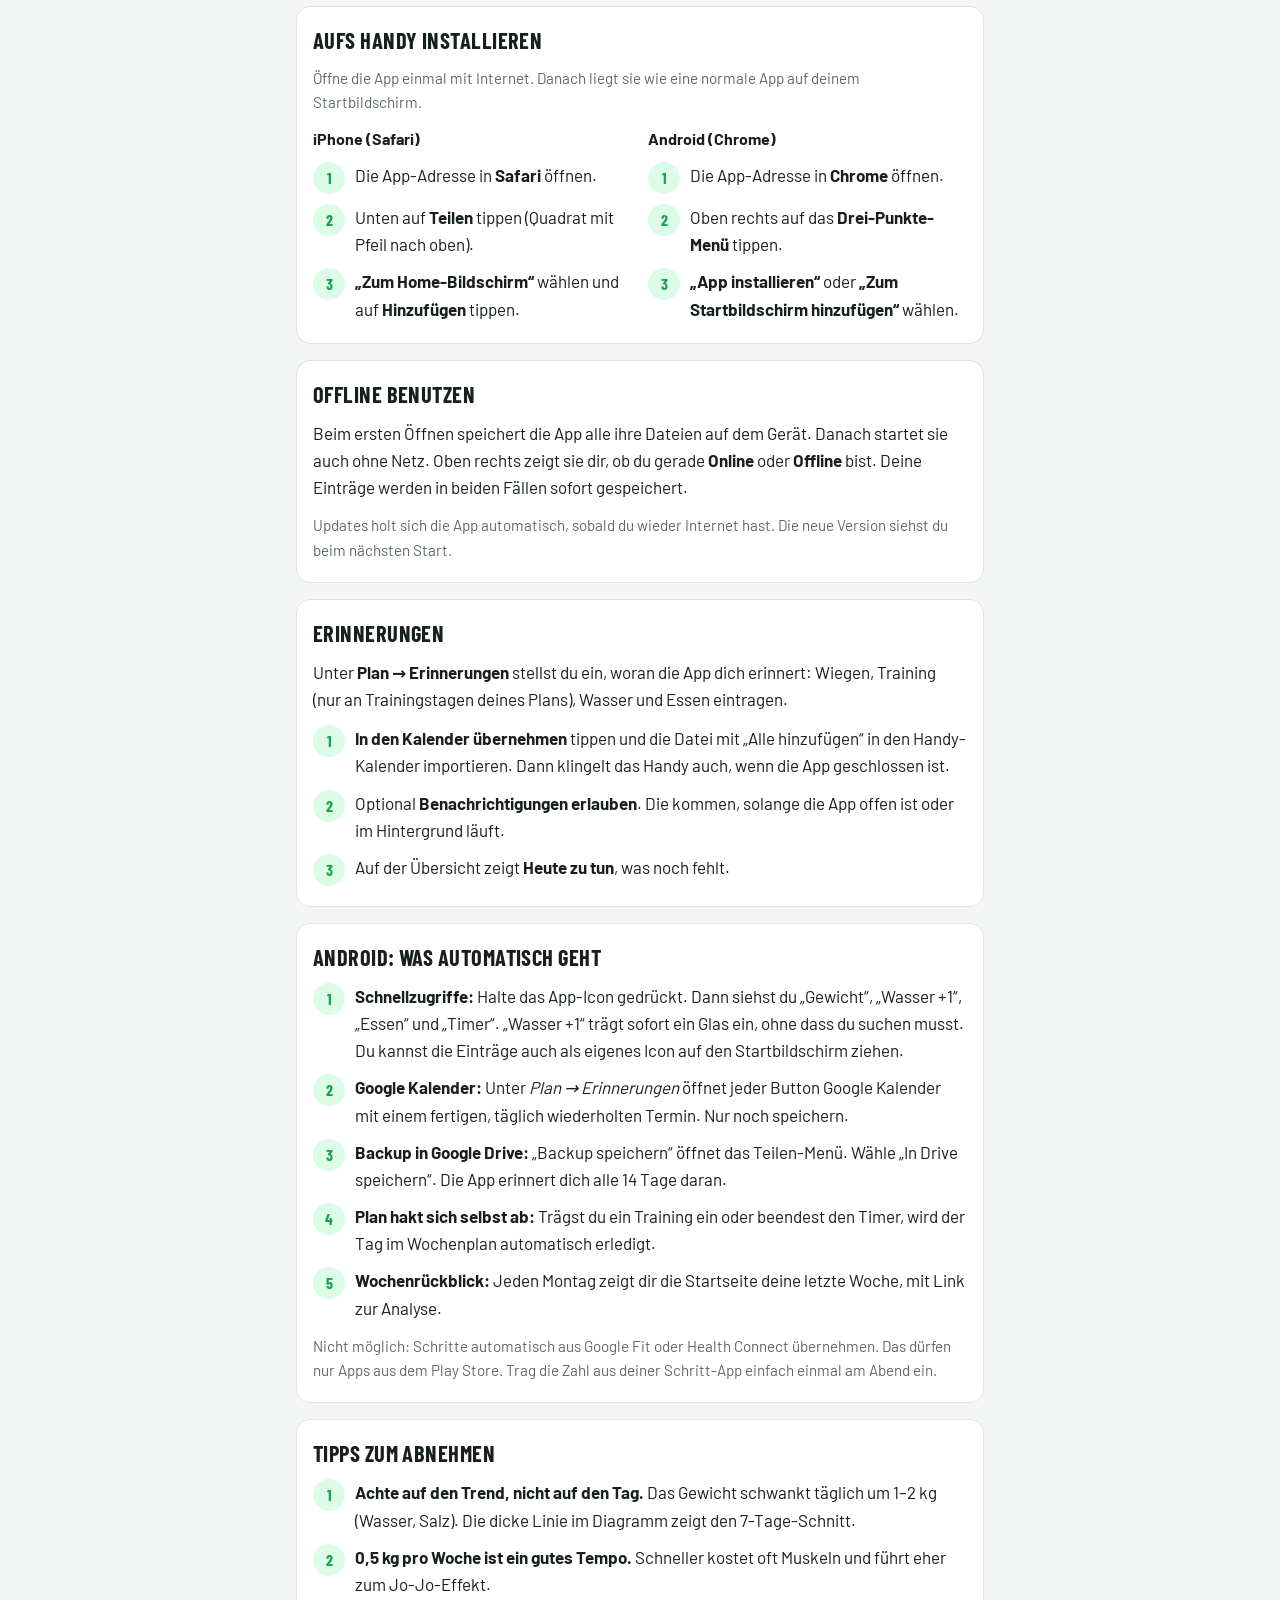
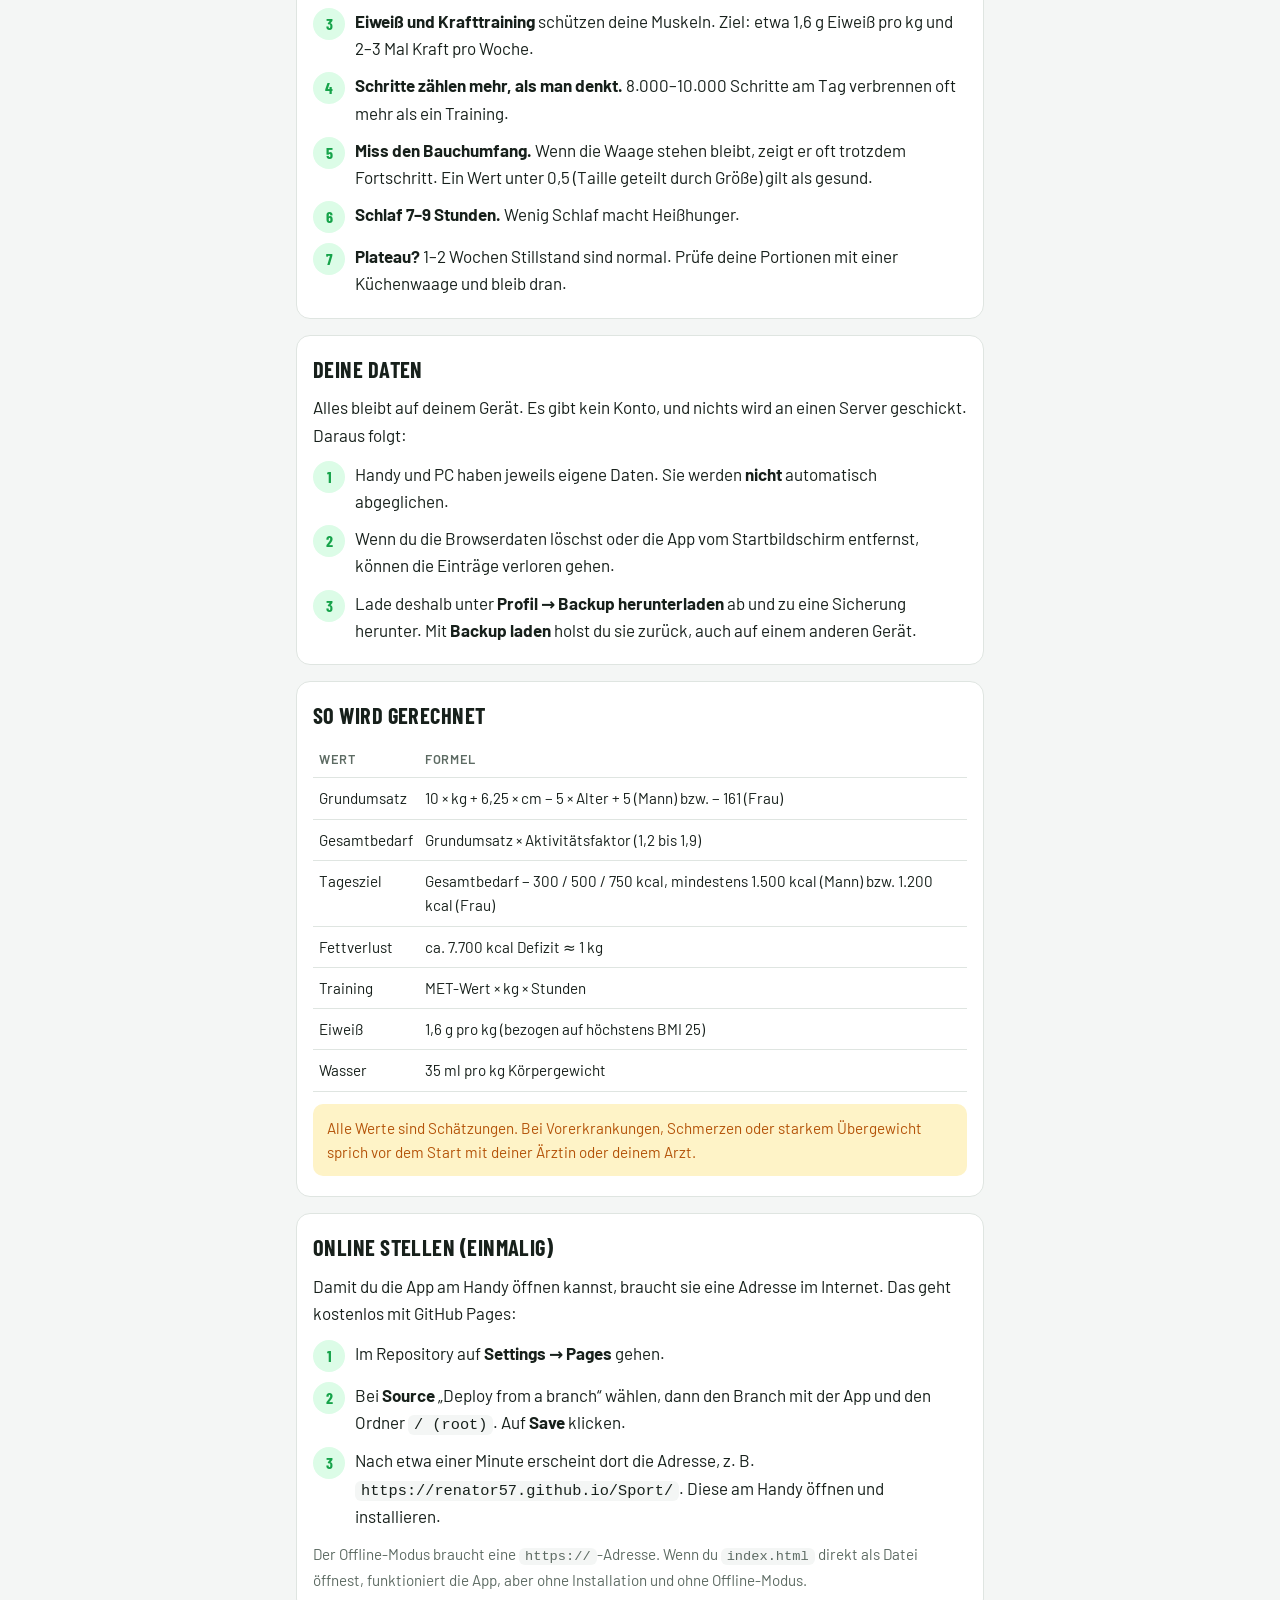
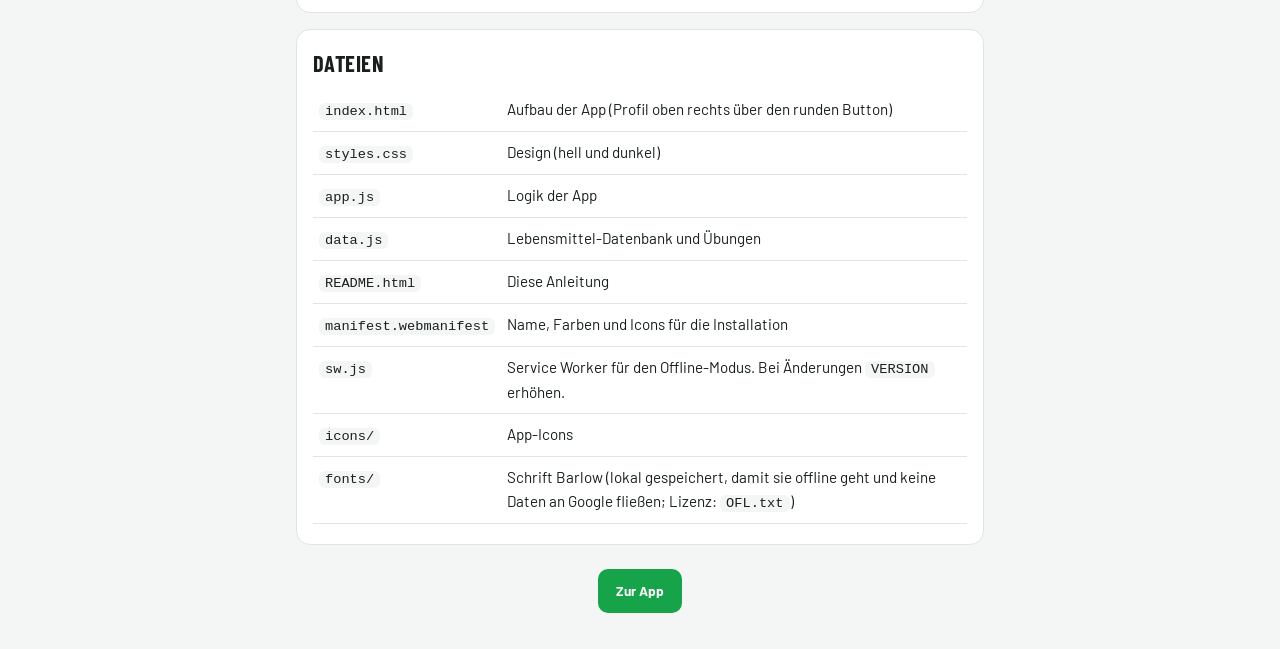
==== commit 07d7e5ef: "Version 4: Schnell-Eintragen, Lebensmittel-Suche, Scanner, Fasten, Übungen Bedienung: - Grüner +-But" ====
--- a/README.html
+++ b/README.html
@@ -133,6 +133,26 @@
     <h2>Was die App kann</h2>
     <div class="features">
       <div class="feature">
+        <span class="tag">Neu</span>
+        <h3>Schnell eintragen</h3>
+        <p>Der grüne +-Button unten rechts: Gewicht, Essen, Training, Wasser, Schritte oder Fasten mit zwei Tipps. Einträge antippen zum Bearbeiten.</p>
+      </div>
+      <div class="feature">
+        <span class="tag">Neu</span>
+        <h3>Lebensmittel &amp; Scanner</h3>
+        <p>Rund 150 Lebensmittel mit Kalorien und Eiweiß zum Suchen, auch offline. Am Android-Handy Barcode scannen (Daten von Open Food Facts).</p>
+      </div>
+      <div class="feature">
+        <span class="tag">Neu</span>
+        <h3>Intervallfasten</h3>
+        <p>14:10, 16:8 oder 18:6 mit Fortschrittsring, Verlauf und Meldung, wenn das Ziel erreicht ist.</p>
+      </div>
+      <div class="feature">
+        <span class="tag">Neu</span>
+        <h3>Übungen</h3>
+        <p>20 Übungen mit Schritt-für-Schritt-Anleitung, Tipps und leichteren oder schwereren Varianten, direkt verlinkt im Wochenplan.</p>
+      </div>
+      <div class="feature">
         <span class="tag">Profil</span>
         <h3>Kalorienrechner</h3>
         <p>Grundumsatz und Gesamtbedarf nach Mifflin-St-Jeor, dein Tagesziel mit Defizit, Eiweiß- und Wasserziel.</p>
@@ -304,7 +324,10 @@
     <div class="table-wrap">
       <table>
         <tbody>
-          <tr><td><code>index.html</code></td><td>Die komplette App (Profil oben rechts über den runden Button)</td></tr>
+          <tr><td><code>index.html</code></td><td>Aufbau der App (Profil oben rechts über den runden Button)</td></tr>
+          <tr><td><code>styles.css</code></td><td>Design (hell und dunkel)</td></tr>
+          <tr><td><code>app.js</code></td><td>Logik der App</td></tr>
+          <tr><td><code>data.js</code></td><td>Lebensmittel-Datenbank und Übungen</td></tr>
           <tr><td><code>README.html</code></td><td>Diese Anleitung</td></tr>
           <tr><td><code>manifest.webmanifest</code></td><td>Name, Farben und Icons für die Installation</td></tr>
           <tr><td><code>sw.js</code></td><td>Service Worker für den Offline-Modus. Bei Änderungen <code>VERSION</code> erhöhen.</td></tr>
